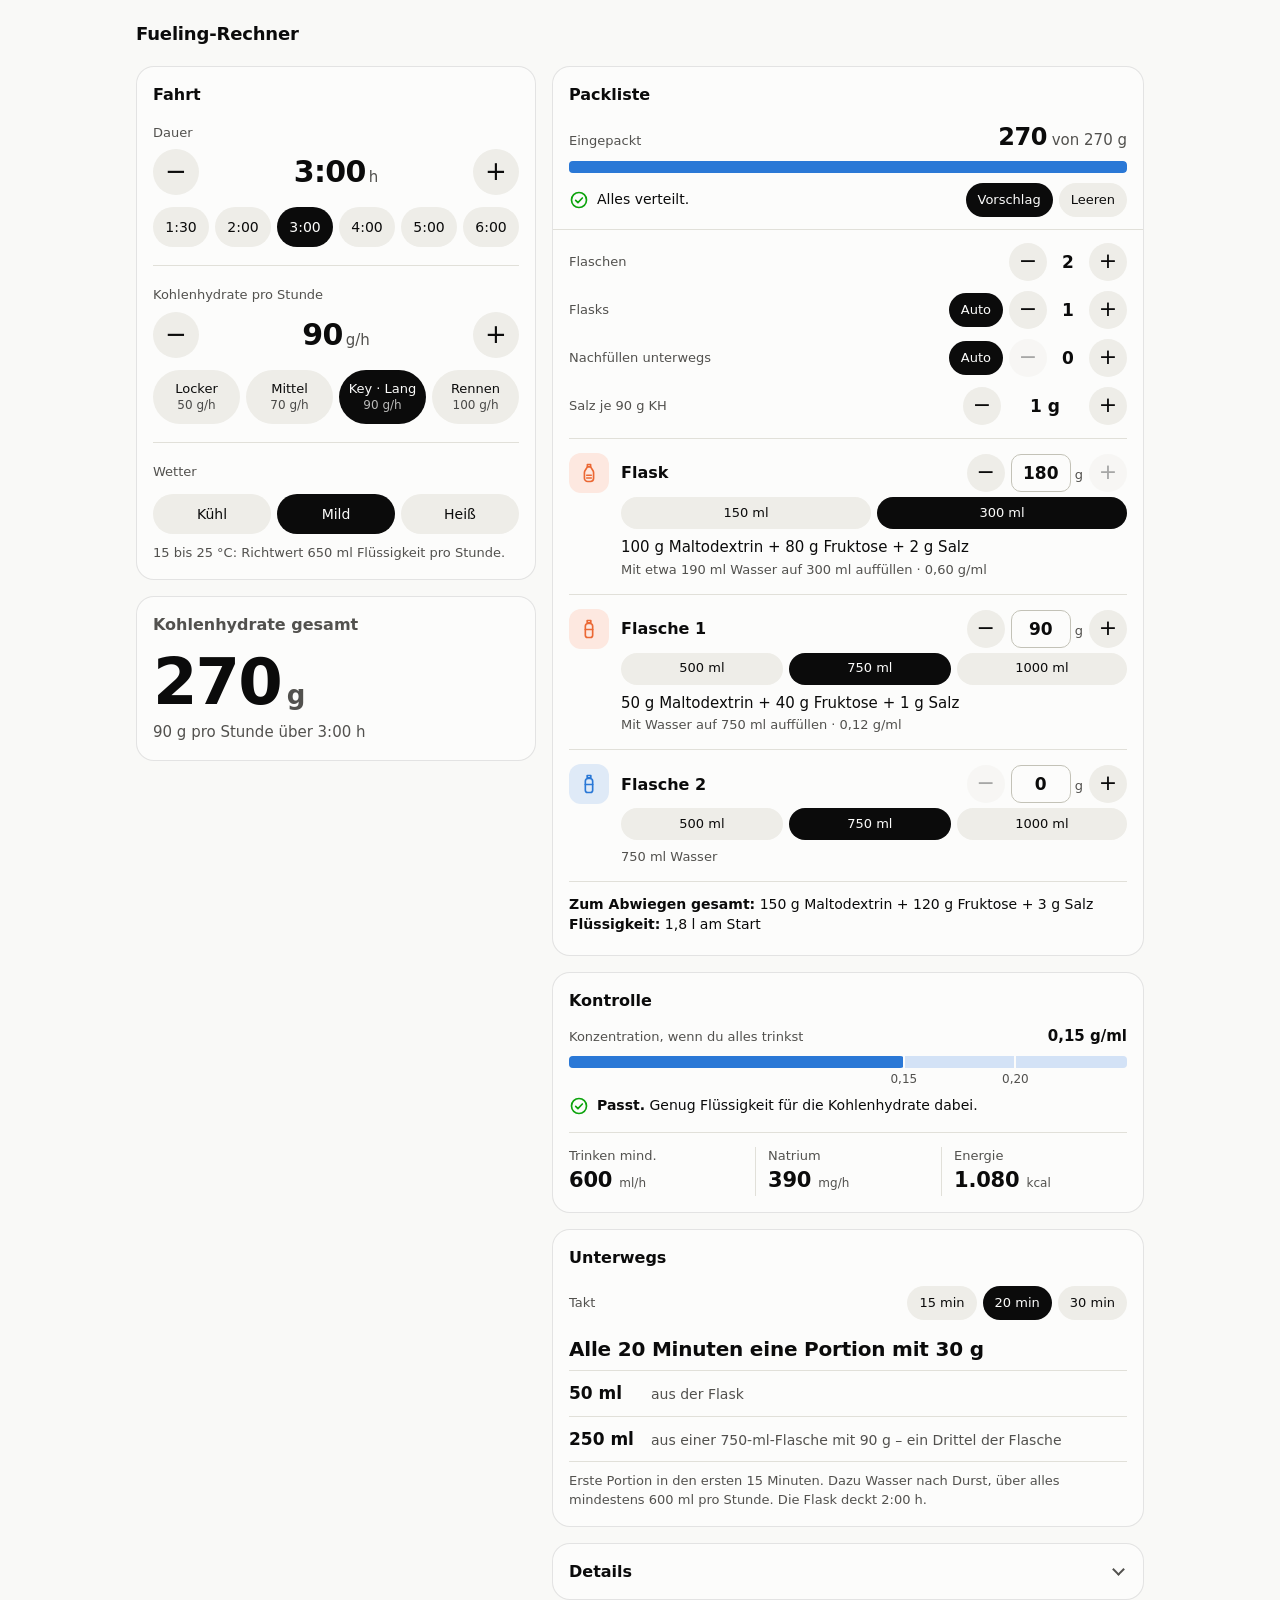
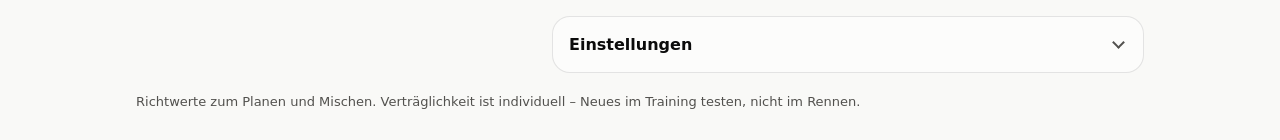
==== docs/index.html @ 3c684027 "Fueling-Rechner: Web-App für Packliste und Mischung Statische PWA in docs/: Bedarf aus Dauer und Gra" ====
<!doctype html>
<html lang="de">
<head>
<meta charset="utf-8">
<meta name="viewport" content="width=device-width, initial-scale=1, viewport-fit=cover">
<title>Fueling-Rechner</title>
<meta name="description" content="Kohlenhydrate, Flaschen und Mischung für Radfahrten planen.">
<meta name="color-scheme" content="light dark">
<meta name="theme-color" content="#f9f9f7" media="(prefers-color-scheme: light)">
<meta name="theme-color" content="#0d0d0d" media="(prefers-color-scheme: dark)">
<meta name="mobile-web-app-capable" content="yes">
<meta name="apple-mobile-web-app-capable" content="yes">
<meta name="apple-mobile-web-app-title" content="Fueling">
<meta name="apple-mobile-web-app-status-bar-style" content="default">
<link rel="manifest" href="manifest.webmanifest">
<link rel="icon" href="icons/favicon.svg" type="image/svg+xml">
<link rel="apple-touch-icon" href="icons/apple-touch-icon.png">
<link rel="stylesheet" href="style.css">
</head>
<body>

<svg width="0" height="0" style="position:absolute" aria-hidden="true" focusable="false">
  <symbol id="i-bottle" viewBox="0 0 24 24" fill="none" stroke="currentColor" stroke-width="1.8" stroke-linecap="round" stroke-linejoin="round">
    <path d="M10 2.75h4v2.5h-4z"/>
    <path d="M8 9a3 3 0 0 1 3-3h2a3 3 0 0 1 3 3v9.75a2.5 2.5 0 0 1-2.5 2.5h-3a2.5 2.5 0 0 1-2.5-2.5z"/>
    <path d="M8 12.5h8"/>
  </symbol>
  <symbol id="i-flask" viewBox="0 0 24 24" fill="none" stroke="currentColor" stroke-width="1.8" stroke-linecap="round" stroke-linejoin="round">
    <path d="M10.25 2.75h3.5v2.5h-3.5z"/>
    <path d="M10.25 5.25 7.6 9.6a4 4 0 0 0-.6 2.1v6.05a3.5 3.5 0 0 0 3.5 3.5h3a3.5 3.5 0 0 0 3.5-3.5V11.7a4 4 0 0 0-.6-2.1l-2.65-4.35"/>
    <path d="M9.5 14.5h5M9.5 17.5h5"/>
  </symbol>
  <symbol id="i-refill" viewBox="0 0 24 24" fill="none" stroke="currentColor" stroke-width="1.8" stroke-linecap="round" stroke-linejoin="round">
    <path d="M19.5 12a7.5 7.5 0 0 1-13.1 5"/>
    <path d="M4.5 12a7.5 7.5 0 0 1 13.1-5"/>
    <path d="M17.9 3.5V7h-3.5M6.1 20.5V17h3.5"/>
  </symbol>
  <symbol id="i-ok" viewBox="0 0 24 24" fill="none" stroke="currentColor" stroke-width="2" stroke-linecap="round" stroke-linejoin="round">
    <circle cx="12" cy="12" r="9"/><path d="m8 12.4 2.7 2.7L16 9.6"/>
  </symbol>
  <symbol id="i-warn" viewBox="0 0 24 24" fill="none" stroke="currentColor" stroke-width="2" stroke-linecap="round" stroke-linejoin="round">
    <path d="M12 3.5 21.5 20h-19z"/><path d="M12 10v4.5M12 17.2v.1"/>
  </symbol>
  <symbol id="i-bad" viewBox="0 0 24 24" fill="none" stroke="currentColor" stroke-width="2" stroke-linecap="round" stroke-linejoin="round">
    <circle cx="12" cy="12" r="9"/><path d="m9 9 6 6M15 9l-6 6"/>
  </symbol>
  <symbol id="i-info" viewBox="0 0 24 24" fill="none" stroke="currentColor" stroke-width="2" stroke-linecap="round" stroke-linejoin="round">
    <circle cx="12" cy="12" r="9"/><path d="M12 11v5.5M12 7.6v.1"/>
  </symbol>
</svg>

<header class="top">
  <h1>Fueling-Rechner</h1>
  <button type="button" class="chip" id="install" hidden>Installieren</button>
</header>

<main class="layout">
  <div class="col col-a">

    <section class="card" aria-labelledby="t-ride">
      <h2 id="t-ride">Fahrt</h2>

      <div class="field" role="group" aria-labelledby="l-dur">
        <span class="label" id="l-dur">Dauer</span>
        <div class="stepper">
          <button type="button" class="round" data-act="dur" data-d="-15" aria-label="15 Minuten kürzer">−</button>
          <output class="stepper-val" id="dur" aria-live="off"></output>
          <button type="button" class="round" data-act="dur" data-d="15" aria-label="15 Minuten länger">+</button>
        </div>
        <div class="chips seg" id="dur-chips"></div>
      </div>

      <div class="field" role="group" aria-labelledby="l-rate">
        <span class="label" id="l-rate">Kohlenhydrate pro Stunde</span>
        <div class="stepper">
          <button type="button" class="round" data-act="rate" data-d="-5" aria-label="5 Gramm pro Stunde weniger">−</button>
          <output class="stepper-val" id="rate" aria-live="off"></output>
          <button type="button" class="round" data-act="rate" data-d="5" aria-label="5 Gramm pro Stunde mehr">+</button>
        </div>
        <div class="chips seg stack" id="rate-chips"></div>
      </div>

      <div class="field" role="group" aria-labelledby="l-weather">
        <span class="label" id="l-weather">Wetter</span>
        <div class="chips seg" id="weather-chips"></div>
        <p class="note" id="weather-note"></p>
      </div>
    </section>

    <section class="card hero" aria-labelledby="t-sum">
      <h2 class="label" id="t-sum">Kohlenhydrate gesamt</h2>
      <p class="hero-val"><span id="total"></span><span class="unit">g</span></p>
      <p class="hero-sub" id="total-sub"></p>
      <p class="sr-only" id="sr-summary" aria-live="polite"></p>
    </section>

  </div>
  <div class="col col-b">

    <section class="card" aria-labelledby="t-pack">
      <h2 id="t-pack">Packliste</h2>

      <div class="packed" id="packed" data-state="ok">
        <div class="packed-head">
          <span class="label" id="l-packed">Eingepackt</span>
          <span class="packed-num"><b id="packed-val"></b> von <span id="packed-target"></span> g</span>
        </div>
        <div class="meter" id="packed-bar" role="progressbar" aria-labelledby="l-packed" aria-valuemin="0">
          <div class="meter-fill" id="packed-fill"></div>
        </div>
        <div class="packed-foot">
          <p class="status" id="packed-status"></p>
          <div class="packed-btns">
            <button type="button" class="chip sm" data-act="suggest" id="btn-suggest">Vorschlag</button>
            <button type="button" class="chip sm" data-act="clear">Leeren</button>
          </div>
        </div>
      </div>

      <div class="ctrls">
        <div class="ctrl" role="group" aria-labelledby="l-bt">
          <span class="label" id="l-bt">Flaschen</span>
          <div class="ctrl-r">
            <button type="button" class="mini" data-act="step" data-k="bottles" data-d="-1" aria-label="Eine Flasche weniger">−</button>
            <output class="ctrl-val" id="bt-val"></output>
            <button type="button" class="mini" data-act="step" data-k="bottles" data-d="1" aria-label="Eine Flasche mehr">+</button>
          </div>
        </div>
        <div class="ctrl" role="group" aria-labelledby="l-fl">
          <span class="label" id="l-fl">Flasks</span>
          <div class="ctrl-r">
            <button type="button" class="chip sm" data-act="auto" data-k="flasks" id="fl-auto">Auto</button>
            <button type="button" class="mini" data-act="step" data-k="flasks" data-d="-1" aria-label="Eine Flask weniger">−</button>
            <output class="ctrl-val" id="fl-val"></output>
            <button type="button" class="mini" data-act="step" data-k="flasks" data-d="1" aria-label="Eine Flask mehr">+</button>
          </div>
        </div>
        <div class="ctrl" role="group" aria-labelledby="l-rf">
          <span class="label" id="l-rf">Nachfüllen unterwegs</span>
          <div class="ctrl-r">
            <button type="button" class="chip sm" data-act="auto" data-k="refills" id="rf-auto">Auto</button>
            <button type="button" class="mini" data-act="step" data-k="refills" data-d="-1" aria-label="Eine Nachfüllung weniger">−</button>
            <output class="ctrl-val" id="rf-val"></output>
            <button type="button" class="mini" data-act="step" data-k="refills" data-d="1" aria-label="Eine Nachfüllung mehr">+</button>
          </div>
        </div>
        <div class="ctrl" role="group" aria-labelledby="l-salt">
          <span class="label" id="l-salt">Salz je 90 g KH</span>
          <div class="ctrl-r">
            <button type="button" class="mini" data-act="salt" data-d="-0.5" aria-label="Weniger Salz">−</button>
            <output class="ctrl-val wide" id="salt-val"></output>
            <button type="button" class="mini" data-act="salt" data-d="0.5" aria-label="Mehr Salz">+</button>
          </div>
        </div>
      </div>

      <ul class="containers" id="containers"></ul>
      <p class="sum-line" id="mix-total"></p>
      <ul class="hints" id="hints"></ul>
    </section>

    <section class="card" aria-labelledby="t-check">
      <h2 id="t-check">Kontrolle</h2>

      <div class="meter-block" id="meter-block" data-state="ok">
        <div class="meter-head">
          <span class="label">Konzentration, wenn du alles trinkst</span>
          <span class="meter-num" id="conc-val"></span>
        </div>
        <div class="meter" id="meter" role="img">
          <div class="meter-fill" id="meter-fill"></div>
          <i class="meter-tick" id="tick-ok"></i>
          <i class="meter-tick" id="tick-warn"></i>
        </div>
        <div class="meter-scale" aria-hidden="true">
          <span id="scale-ok"></span>
          <span id="scale-warn"></span>
        </div>
        <p class="status" id="status"></p>
      </div>

      <dl class="tiles">
        <div><dt>Trinken mind.</dt><dd><span id="tile-fluid"></span> <small>ml/h</small></dd></div>
        <div><dt>Natrium</dt><dd><span id="tile-na"></span> <small>mg/h</small></dd></div>
        <div><dt>Energie</dt><dd><span id="tile-kcal"></span> <small>kcal</small></dd></div>
      </dl>
    </section>

    <section class="card" aria-labelledby="t-go">
      <h2 id="t-go">Unterwegs</h2>
      <div class="ctrl" role="group" aria-labelledby="l-int">
        <span class="label" id="l-int">Takt</span>
        <div class="chips seg tight" id="int-chips"></div>
      </div>
      <p class="go-main" id="go-main"></p>
      <ul class="portions" id="portions"></ul>
      <p class="note" id="go-note"></p>
    </section>

    <details class="card fold" id="details">
      <summary>Details</summary>
      <div class="fold-body">
        <div class="table-wrap">
          <table>
            <thead><tr><th scope="col">Behälter</th><th scope="col">Kohlenhydrate</th><th scope="col">g/ml</th><th scope="col">mOsm/kg</th></tr></thead>
            <tbody id="osmo-rows"></tbody>
          </table>
        </div>
        <p class="note">Osmolalität geschätzt aus Mischung und Salz. Richtwert während der Belastung: über alles unter etwa 500 mOsm/kg. Die Flask ist ein Konzentrat und zählt erst mit dem Wasser dazu.</p>

        <div class="field split">
          <label class="label" for="power">Ø Leistung der Fahrt in Watt (optional)</label>
          <input type="number" id="power" inputmode="numeric" min="50" max="500" step="5" placeholder="z. B. 180">
        </div>
        <p class="note" id="energy-note"></p>

        <h3>So wird gerechnet</h3>
        <ul class="bullets" id="rules"></ul>
      </div>
    </details>

    <details class="card fold" id="settings">
      <summary>Einstellungen</summary>
      <div class="fold-body">
        <h3>Ausrüstung</h3>
        <div class="grid2">
          <label class="set wide"><span class="label">Flasks vorhanden (für den Vorschlag)</span><input type="number" data-set="kit.flaskCount" min="0" max="3" step="1" inputmode="numeric"></label>
        </div>

        <h3>Mischung</h3>
        <div class="grid2">
          <label class="set"><span class="label">Fruktose je Teil Malto</span><input type="number" data-set="mix.fru" min="0" max="1.25" step="0.05" inputmode="decimal"></label>
          <label class="set"><span class="label">Maltodextrin-Typ</span>
            <select data-set="mix.de">
              <option value="15">weiß ich nicht</option>
              <option value="6">DE 6</option>
              <option value="12">DE 12</option>
              <option value="19">DE 19</option>
            </select>
          </label>
          <label class="set wide"><span class="label">Natriumquelle</span>
            <select data-set="mix.saltType">
              <option value="nacl">Kochsalz</option>
              <option value="citrate">Natriumcitrat (gleiches Natrium, weniger Teilchen)</option>
            </select>
          </label>
        </div>

        <h3>Richtwerte</h3>
        <div class="grid2">
          <label class="set"><span class="label">Flask (g/ml)</span><input type="number" data-set="limits.flask" min="0.3" max="0.7" step="0.05" inputmode="decimal"></label>
          <label class="set"><span class="label">Flasche allein, max. (g/ml)</span><input type="number" data-set="limits.bottleSolo" min="0.06" max="0.2" step="0.01" inputmode="decimal"></label>
          <label class="set"><span class="label">Flasche neben Wasser, max. (g/ml)</span><input type="number" data-set="limits.bottleMax" min="0.1" max="0.3" step="0.01" inputmode="decimal"></label>
          <label class="set"><span class="label">Über alles, Ziel bis (g/ml)</span><input type="number" data-set="limits.okMax" min="0.06" max="0.2" step="0.01" inputmode="decimal"></label>
        </div>

        <p class="note">Alle Angaben bleiben nur auf diesem Gerät gespeichert. Installieren: in Chrome über das Menü, am iPhone über Teilen und „Zum Home-Bildschirm“.</p>
        <button type="button" class="chip" data-act="reset-all">Alles zurücksetzen</button>
      </div>
    </details>

  </div>
</main>

<footer class="foot">Richtwerte zum Planen und Mischen. Verträglichkeit ist individuell – Neues im Training testen, nicht im Rennen.</footer>

<script src="app.js" defer></script>
</body>
</html>
---- docs/style.css ----
/* Fueling-Rechner — Farben nach Rolle, hell und dunkel jeweils eigens gewählt */
:root {
  color-scheme: light;
  --page: #f9f9f7;
  --surface: #fcfcfb;
  --ink: #0b0b0b;
  --ink-2: #52514e;
  --hair: #e1e0d9;
  --base: #c3c2b7;
  --ring: rgba(11, 11, 11, 0.10);
  --ctl: #eeede8;
  --ctl-hover: #e4e3dc;
  --water: #2a78d6;
  --carb: #eb6834;
  --accent: #2a78d6;
  --good: #0ca30c;
  --warn: #fab219;
  --crit: #d03b3b;
  --tint: 14%;
}
@media (prefers-color-scheme: dark) {
  :root {
    color-scheme: dark;
    --page: #0d0d0d;
    --surface: #1a1a19;
    --ink: #ffffff;
    --ink-2: #c3c2b7;
    --hair: #2c2c2a;
    --base: #383835;
    --ring: rgba(255, 255, 255, 0.10);
    --ctl: #282826;
    --ctl-hover: #323230;
    --water: #3987e5;
    --carb: #d95926;
    --accent: #3987e5;
    --tint: 22%;
  }
}

*, *::before, *::after { box-sizing: border-box; }
html { -webkit-text-size-adjust: 100%; }
body {
  margin: 0;
  background: var(--page);
  color: var(--ink);
  font: 16px/1.45 system-ui, -apple-system, "Segoe UI", Roboto, sans-serif;
  -webkit-font-smoothing: antialiased;
  padding: env(safe-area-inset-top) env(safe-area-inset-right) env(safe-area-inset-bottom) env(safe-area-inset-left);
}
h1, h2, h3, p, ul, dl, dd { margin: 0; }
ul { padding: 0; list-style: none; }
button, input, select { font: inherit; color: inherit; }
button { -webkit-tap-highlight-color: transparent; touch-action: manipulation; }
[hidden] { display: none !important; }
:focus-visible { outline: 2px solid var(--accent); outline-offset: 2px; }
.nb { white-space: nowrap; }
.sr-only { position: absolute; width: 1px; height: 1px; overflow: hidden; clip-path: inset(50%); white-space: nowrap; }

/* Rahmen */
.top {
  display: flex; align-items: center; justify-content: space-between; gap: 12px;
  max-width: 560px; margin: 0 auto; padding: 14px 16px 4px; min-height: 58px;
}
.top h1 { font-size: 18px; font-weight: 650; letter-spacing: -0.01em; }
.layout { display: grid; gap: 12px; max-width: 560px; margin: 0 auto; padding: 8px 16px 20px; }
.col { display: grid; gap: 12px; align-content: start; min-width: 0; }
.foot { max-width: 560px; margin: 0 auto; padding: 0 16px 28px; font-size: 13px; color: var(--ink-2); }

@media (min-width: 920px) {
  .top, .foot { max-width: 1040px; }
  .layout { max-width: 1040px; grid-template-columns: minmax(0, 400px) minmax(0, 1fr); gap: 16px; align-items: start; }
  .col { gap: 16px; }
}
@media (min-width: 920px) and (min-height: 1000px) {
  .col-a { position: sticky; top: 12px; }
}

.card { background: var(--surface); border: 1px solid var(--ring); border-radius: 18px; padding: 16px; min-width: 0; }
.card > h2 { font-size: 16px; font-weight: 650; margin-bottom: 14px; }
.card h3 { font-size: 14px; font-weight: 650; margin: 18px 0 10px; }
.label { font-size: 13px; font-weight: 500; color: var(--ink-2); }
.note { font-size: 13px; color: var(--ink-2); margin-top: 10px; }

/* Bedienelemente */
.field + .field { margin-top: 18px; padding-top: 16px; border-top: 1px solid var(--hair); }
.stepper { display: flex; align-items: center; justify-content: space-between; gap: 8px; margin-top: 6px; }
.stepper-val { font-size: 30px; font-weight: 650; letter-spacing: -0.02em; line-height: 1; text-align: center; }
.stepper-val small { font-size: 15px; font-weight: 500; letter-spacing: 0; color: var(--ink-2); margin-left: 3px; }

.round, .mini {
  flex: none; display: grid; place-items: center; border: 0; border-radius: 50%;
  background: var(--ctl); cursor: pointer; line-height: 1; padding: 0 0 2px;
}
.round { width: 46px; height: 46px; font-size: 26px; }
.mini { width: 38px; height: 38px; font-size: 22px; }
.round:hover, .mini:hover, .chip:hover { background: var(--ctl-hover); }
.round:active, .mini:active { transform: scale(0.94); }
.mini:disabled { opacity: 0.35; cursor: default; transform: none; }

.chips { display: flex; flex-wrap: wrap; gap: 8px; margin-top: 12px; }
.chip {
  display: inline-flex; align-items: center; gap: 6px; min-height: 40px; padding: 0 14px;
  border: 0; border-radius: 999px; background: var(--ctl); cursor: pointer;
  font-size: 14px; font-weight: 500; white-space: nowrap;
}
.chip small { font-size: 13px; font-weight: 400; opacity: 0.72; }
.chip.sm { min-height: 34px; padding: 0 12px; font-size: 13px; }
.chip[aria-pressed="true"] { background: var(--ink); color: var(--surface); }
.chips.seg { display: grid; grid-auto-flow: column; grid-auto-columns: 1fr; gap: 6px; }
.chips.seg .chip { justify-content: center; padding: 0 8px; }
.chips.seg.stack .chip { flex-direction: column; gap: 1px; min-height: 54px; padding: 0 4px; font-size: 13px; line-height: 1.2; }
.chips.seg.stack .chip small { font-size: 12px; }
.chips.seg.tight { margin-top: 0; grid-auto-columns: auto; }
.chips.seg.tight .chip { min-height: 34px; padding: 0 12px; font-size: 13px; }

/* Ergebnis */
.hero-val { font-size: 64px; font-weight: 700; letter-spacing: -0.03em; line-height: 1; margin-top: 4px; }
.hero-val .unit { font-size: 26px; font-weight: 600; letter-spacing: 0; color: var(--ink-2); margin-left: 6px; }
.hero-sub { margin-top: 8px; color: var(--ink-2); font-size: 15px; }

.meter-block, .packed { --fill: var(--accent); }
.meter-block[data-state="warn"] { --fill: var(--warn); }
.meter-block[data-state="bad"] { --fill: var(--crit); }
.meter-head { display: flex; align-items: baseline; justify-content: space-between; gap: 8px; }
.meter-num { font-size: 15px; font-weight: 650; }
.meter {
  position: relative; height: 12px; margin-top: 8px; border-radius: 4px; overflow: hidden;
  background: var(--hair);
  background: color-mix(in oklab, var(--fill) 20%, var(--surface));
}
.meter-fill { height: 100%; width: 0; background: var(--fill); border-radius: 0 4px 4px 0; transition: width 0.25s ease; }
.meter-tick { position: absolute; top: 0; bottom: 0; width: 2px; margin-left: -1px; background: var(--surface); }
.meter-scale { position: relative; height: 18px; margin-top: 3px; font-size: 12px; color: var(--ink-2); font-variant-numeric: tabular-nums; }
.meter-scale span { position: absolute; transform: translateX(-50%); }
.status { display: flex; align-items: flex-start; gap: 8px; margin-top: 6px; font-size: 14px; }
.status svg { flex: none; width: 20px; height: 20px; margin-top: 1px; color: var(--good); }
.meter-block[data-state="warn"] .status svg { color: var(--warn); }
.meter-block[data-state="bad"] .status svg { color: var(--crit); }
.meter-block[data-state="empty"] .status svg, .packed[data-state="info"] .status svg { color: var(--ink-2); }
.packed[data-state="warn"] .status svg { color: var(--warn); }

.tiles { display: grid; grid-template-columns: repeat(3, minmax(0, 1fr)); margin-top: 16px; padding-top: 14px; border-top: 1px solid var(--hair); }
.tiles > div + div { border-left: 1px solid var(--hair); padding-left: 12px; }
.tiles dt { font-size: 13px; color: var(--ink-2); }
.tiles dd { font-size: 21px; font-weight: 650; letter-spacing: -0.01em; white-space: nowrap; }
.tiles small { font-size: 12px; font-weight: 500; letter-spacing: 0; color: var(--ink-2); }

/* Packliste */
.packed {
  position: sticky; top: 0; z-index: 2; background: var(--surface);
  margin: -6px -16px 0; padding: 6px 16px 12px; border-bottom: 1px solid var(--hair);
}
.packed-head { display: flex; align-items: baseline; justify-content: space-between; gap: 8px; }
.packed-num { font-size: 15px; color: var(--ink-2); white-space: nowrap; }
.packed-num b { font-size: 24px; font-weight: 650; letter-spacing: -0.02em; color: var(--ink); }
.packed .meter { margin-top: 6px; }
.packed-foot { display: flex; align-items: center; justify-content: space-between; gap: 6px 10px; flex-wrap: wrap; margin-top: 10px; }
.packed-foot .status { margin-top: 0; }
.packed-btns { display: flex; gap: 6px; flex: none; margin-left: auto; }
.ctrls { display: grid; gap: 8px; padding: 12px 0; border-bottom: 1px solid var(--hair); }
.ctrl { display: flex; flex-wrap: wrap; align-items: center; justify-content: space-between; gap: 6px 10px; min-height: 40px; }
.ctrl-r { display: flex; align-items: center; gap: 6px; flex: none; }
.ctrl-val { min-width: 30px; text-align: center; font-size: 17px; font-weight: 650; font-variant-numeric: tabular-nums; }
.ctrl-val.wide { min-width: 76px; }

.ct { display: grid; grid-template-columns: 40px minmax(0, 1fr); gap: 4px 12px; padding: 14px 0; border-bottom: 1px solid var(--hair); }
.ct-ico { width: 40px; height: 40px; border-radius: 12px; display: grid; place-items: center; }
.ct-ico svg { width: 22px; height: 22px; }
.ct-ico.carb { color: var(--carb); background: color-mix(in oklab, var(--carb) var(--tint), var(--surface)); }
.ct-ico.water { color: var(--water); background: color-mix(in oklab, var(--water) var(--tint), var(--surface)); }
.ct-top { display: flex; align-items: center; justify-content: space-between; gap: 8px; min-height: 40px; }
.ct-name { font-weight: 650; }
.ct-amt { display: flex; align-items: center; gap: 4px; flex: none; }
.ct-g { display: inline-flex; align-items: baseline; gap: 4px; margin: 0 2px; }
.ct-g small { font-size: 13px; font-weight: 500; color: var(--ink-2); }
.sizes { display: inline-grid; margin: 2px 0 8px; }
.chips.seg.tight.sizes .chip { min-height: 32px; padding: 0 10px; }
.ct-body { grid-column: 2; min-width: 0; }
.ct-rec { font-size: 15px; }
.ct-meta { font-size: 13px; color: var(--ink-2); margin-top: 2px; }
.tag { display: inline-flex; align-items: center; gap: 4px; margin-top: 6px; font-size: 13px; }
.tag svg { width: 16px; height: 16px; color: var(--warn); flex: none; }
.tag.bad svg { color: var(--crit); }

.sum-line { margin-top: 12px; font-size: 14px; }
.sum-line b { font-weight: 650; }
.hints { margin-top: 4px; }
.hints li { display: flex; align-items: flex-start; gap: 8px; margin-top: 10px; font-size: 14px; }
.hints svg { flex: none; width: 20px; height: 20px; margin-top: 1px; color: var(--ink-2); }
.hints li.warn svg { color: var(--warn); }
.hints li.bad svg { color: var(--crit); }

/* Unterwegs */
.go-main { font-size: 20px; font-weight: 650; letter-spacing: -0.01em; margin-top: 12px; }
.portions li { display: flex; align-items: baseline; gap: 10px; padding: 10px 0; border-bottom: 1px solid var(--hair); }
.portions li:first-child { margin-top: 6px; border-top: 1px solid var(--hair); }
.portions b { flex: none; min-width: 72px; font-size: 17px; font-weight: 650; font-variant-numeric: tabular-nums; }
.portions span { color: var(--ink-2); font-size: 14px; }

/* Aufklappbereiche */
.fold { padding: 0; }
.fold > summary {
  display: flex; align-items: center; justify-content: space-between; gap: 8px;
  padding: 16px; font-size: 16px; font-weight: 650; cursor: pointer; list-style: none; border-radius: 18px;
}
.fold > summary::-webkit-details-marker { display: none; }
.fold > summary::after {
  content: ""; width: 9px; height: 9px; margin-right: 4px; flex: none;
  border-right: 2px solid var(--ink-2); border-bottom: 2px solid var(--ink-2);
  transform: translateY(-2px) rotate(45deg); transition: transform 0.2s ease;
}
.fold[open] > summary::after { transform: translateY(2px) rotate(-135deg); }
.fold-body { padding: 0 16px 16px; }
.fold-body > h3:first-child { margin-top: 0; }

.table-wrap { overflow-x: auto; }
table { width: 100%; border-collapse: collapse; font-size: 14px; }
th, td { padding: 8px 10px 8px 0; text-align: right; border-bottom: 1px solid var(--hair); font-variant-numeric: tabular-nums; white-space: nowrap; }
th:first-child, td:first-child { text-align: left; }
th:last-child, td:last-child { padding-right: 0; }
thead th { font-size: 13px; font-weight: 500; color: var(--ink-2); }
tbody tr:last-child td { font-weight: 650; border-bottom: 0; }

.bullets { padding-left: 18px; list-style: disc; font-size: 14px; color: var(--ink-2); }
.bullets li + li { margin-top: 6px; }

.grid2 { display: grid; grid-template-columns: repeat(2, minmax(0, 1fr)); gap: 12px; align-items: end; }
.set { display: grid; gap: 6px; min-width: 0; }
.set.wide { grid-column: 1 / -1; }
.field.split { display: grid; gap: 6px; margin-top: 18px; padding-top: 16px; border-top: 1px solid var(--hair); }
input[type="number"], select {
  width: 100%; height: 44px; padding: 0 12px; border: 1px solid var(--base); border-radius: 10px;
  background: var(--surface); font-size: 16px; font-variant-numeric: tabular-nums;
}
#settings .chip { margin-top: 14px; }
input.ct-in {
  width: 60px; height: 38px; padding: 0 4px; text-align: center; font-size: 17px; font-weight: 650;
  -moz-appearance: textfield; appearance: textfield;
}
input.ct-in::-webkit-outer-spin-button, input.ct-in::-webkit-inner-spin-button { -webkit-appearance: none; margin: 0; }

@media (max-width: 359px) {
  .hero-val { font-size: 54px; }
  .chip { padding: 0 11px; }
  .chips.seg .chip { padding: 0 2px; font-size: 13px; }
  .chips.seg.stack { grid-auto-flow: row; grid-template-columns: repeat(2, minmax(0, 1fr)); }
  .mini { width: 34px; height: 34px; }
  input.ct-in { width: 52px; }
  .ct { grid-template-columns: 34px minmax(0, 1fr); gap: 4px 10px; }
  .ct-ico { width: 34px; height: 34px; }
  .grid2 { grid-template-columns: minmax(0, 1fr); }
}
@media (prefers-reduced-motion: reduce) {
  * { transition: none !important; }
}
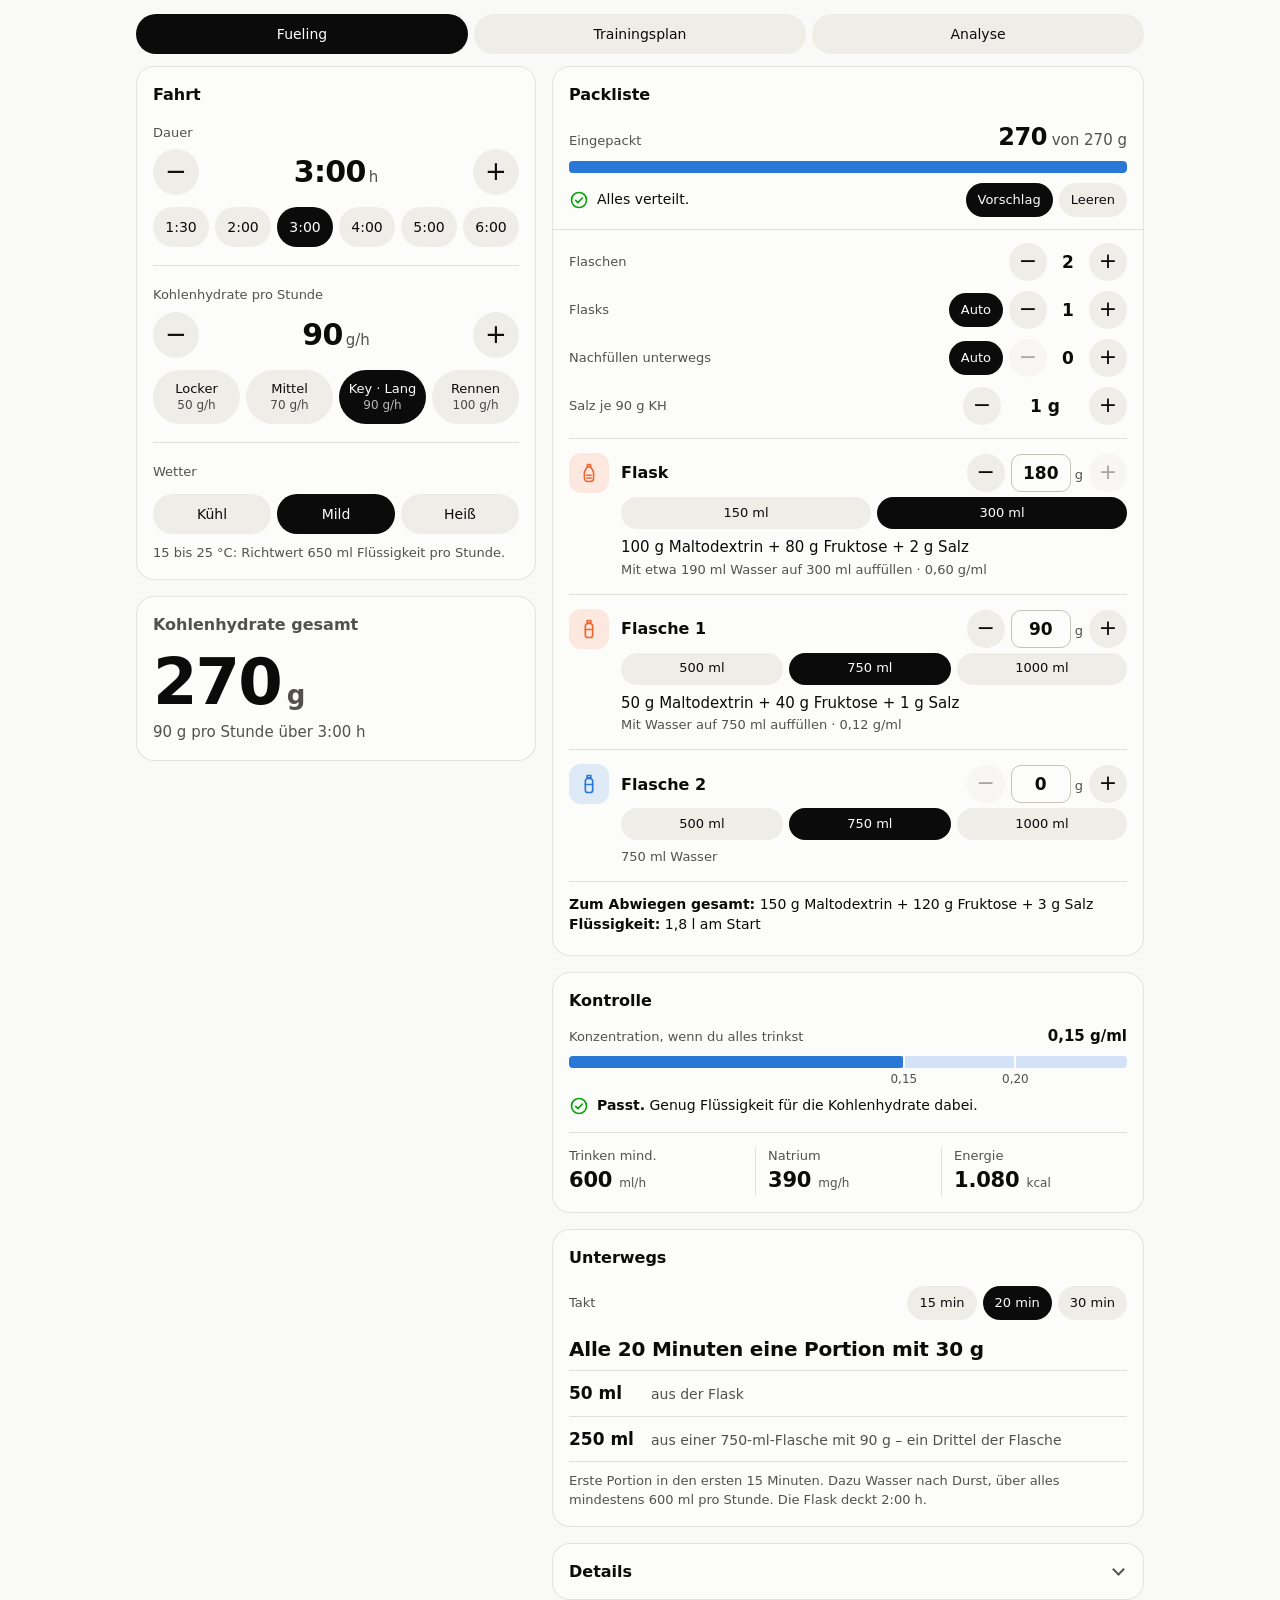
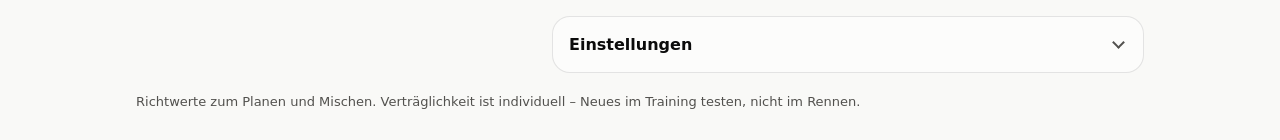
==== commit 21a0acbd: "App: Trainingsplan und Analyse als Reiter, Analyse neu gefasst - docs/: Reiter Fueling (Startseite)," ====
--- a/docs/index.html
+++ b/docs/index.html
@@ -50,11 +50,16 @@
 </svg>
 
 <header class="top">
-  <h1>Fueling-Rechner</h1>
+  <nav class="tabs" aria-label="Bereiche">
+    <a class="tab" href="./" aria-current="page">Fueling</a>
+    <a class="tab" href="plan.html">Trainingsplan</a>
+    <a class="tab" href="analyse.html">Analyse</a>
+  </nav>
   <button type="button" class="chip" id="install" hidden>Installieren</button>
 </header>
 
 <main class="layout">
+  <h1 class="sr-only">Fueling-Rechner</h1>
   <div class="col col-a">
 
     <section class="card" aria-labelledby="t-ride">
@@ -264,6 +269,7 @@
 
 <footer class="foot">Richtwerte zum Planen und Mischen. Verträglichkeit ist individuell – Neues im Training testen, nicht im Rennen.</footer>
 
+<script src="pwa.js" defer></script>
 <script src="app.js" defer></script>
 </body>
 </html>
--- a/docs/style.css
+++ b/docs/style.css
@@ -58,10 +58,17 @@
 
 /* Rahmen */
 .top {
-  display: flex; align-items: center; justify-content: space-between; gap: 12px;
+  display: flex; flex-wrap: wrap; align-items: center; justify-content: flex-end; gap: 8px 12px;
   max-width: 560px; margin: 0 auto; padding: 14px 16px 4px; min-height: 58px;
 }
-.top h1 { font-size: 18px; font-weight: 650; letter-spacing: -0.01em; }
+.tabs { display: grid; grid-auto-flow: column; grid-auto-columns: 1fr; gap: 6px; flex: 1 1 260px; min-width: 0; }
+.tab {
+  display: flex; align-items: center; justify-content: center; min-height: 40px; padding: 0 8px;
+  border-radius: 999px; background: var(--ctl); color: inherit; text-decoration: none;
+  font-size: 14px; font-weight: 500; white-space: nowrap;
+}
+.tab:hover { background: var(--ctl-hover); }
+.tab[aria-current="page"] { background: var(--ink); color: var(--surface); }
 .layout { display: grid; gap: 12px; max-width: 560px; margin: 0 auto; padding: 8px 16px 20px; }
 .col { display: grid; gap: 12px; align-content: start; min-width: 0; }
 .foot { max-width: 560px; margin: 0 auto; padding: 0 16px 28px; font-size: 13px; color: var(--ink-2); }
@@ -221,6 +228,41 @@
 thead th { font-size: 13px; font-weight: 500; color: var(--ink-2); }
 tbody tr:last-child td { font-weight: 650; border-bottom: 0; }
 
+/* Dokumentseiten: Trainingsplan und Analyse */
+.doc { display: grid; gap: 12px; max-width: 560px; margin: 0 auto; padding: 8px 16px 20px; }
+.doc .card { scroll-margin-top: 12px; }
+.doc h1 { font-size: 24px; font-weight: 700; letter-spacing: -0.02em; line-height: 1.2; }
+.doc .card > h2 { font-size: 18px; font-weight: 650; letter-spacing: -0.01em; margin-bottom: 0; }
+.doc h2 small { font-size: 14px; font-weight: 500; letter-spacing: 0; color: var(--ink-2); margin-left: 4px; }
+.doc h3 { font-size: 15px; margin: 20px 0 0; }
+.doc p, .doc ul { margin-top: 10px; font-size: 15px; }
+.doc ul { list-style: disc; padding-left: 20px; }
+.doc li + li { margin-top: 6px; }
+.doc blockquote { margin: 12px 0 0; padding: 2px 0 2px 12px; border-left: 3px solid var(--hair); color: var(--ink-2); }
+.doc blockquote p { margin-top: 0; }
+.doc code, .foot code { font: 13px ui-monospace, Consolas, monospace; background: var(--ctl); padding: 1px 5px; border-radius: 5px; }
+.doc a { color: var(--accent); }
+.doc .table-wrap { margin-top: 12px; }
+.doc th, .doc td { text-align: left; white-space: normal; vertical-align: top; font-variant-numeric: normal; }
+.doc th.num, .doc td.num { text-align: right; white-space: nowrap; font-variant-numeric: tabular-nums; }
+.doc table.wide th, .doc table.wide td { white-space: nowrap; }
+.doc tbody tr:last-child td { font-weight: 400; }
+.doc tbody td:first-child, .doc tbody tr:last-child td:first-child { font-weight: 500; }
+.doc details { margin-top: 12px; padding-top: 10px; border-top: 1px solid var(--hair); }
+.doc summary { cursor: pointer; font-size: 14px; font-weight: 600; color: var(--ink-2); }
+.doc .chip { margin-top: 4px; }
+.pill {
+  display: inline-block; margin-left: 6px; padding: 2px 9px; border-radius: 999px; vertical-align: 2px;
+  background: var(--ctl); color: var(--ink-2); font-size: 12px; font-weight: 600; letter-spacing: 0; white-space: nowrap;
+}
+.now-pill { background: var(--ink); color: var(--surface); }
+.week.now { border-color: var(--accent); box-shadow: 0 0 0 1px var(--accent); }
+.week.past > h2 { color: var(--ink-2); }
+@media (min-width: 920px) {
+  .doc { max-width: 860px; gap: 16px; }
+  .doc ~ .foot, body:has(.doc) .top { max-width: 860px; }
+}
+
 .bullets { padding-left: 18px; list-style: disc; font-size: 14px; color: var(--ink-2); }
 .bullets li + li { margin-top: 6px; }
 
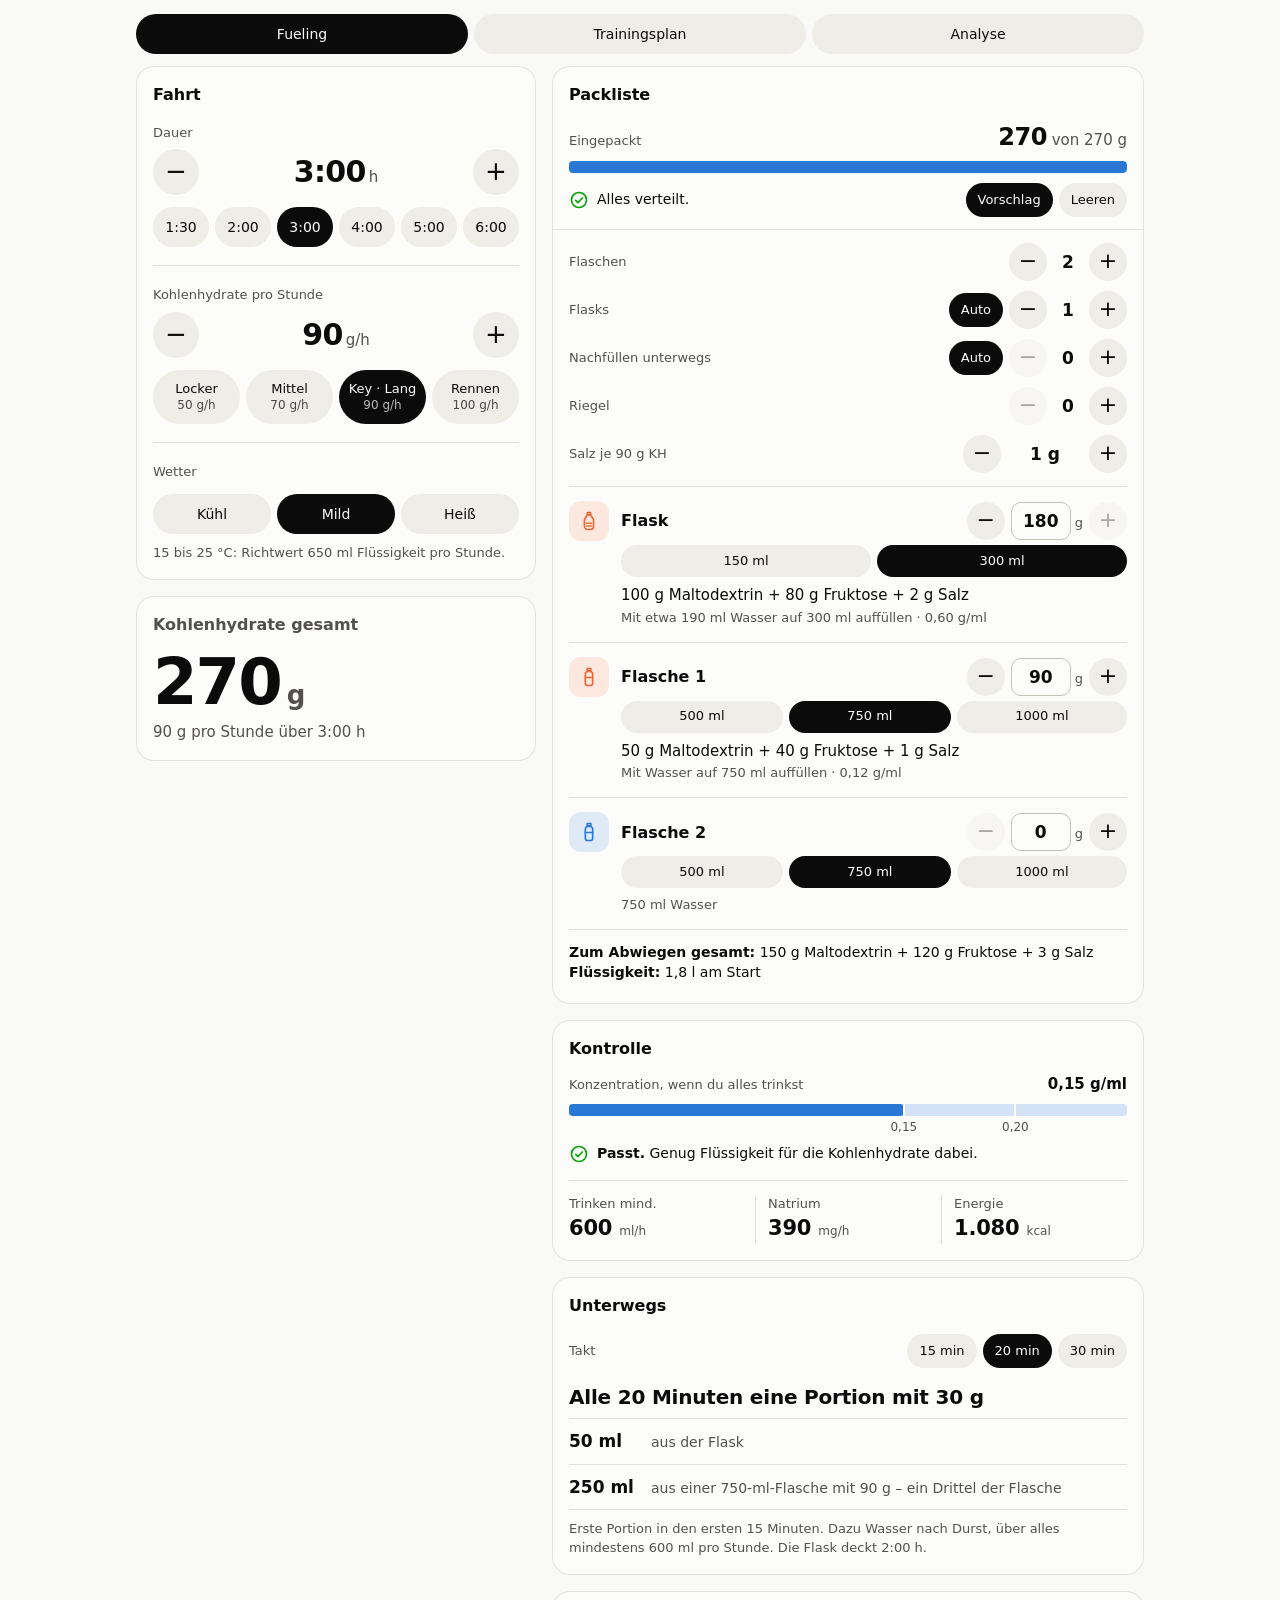
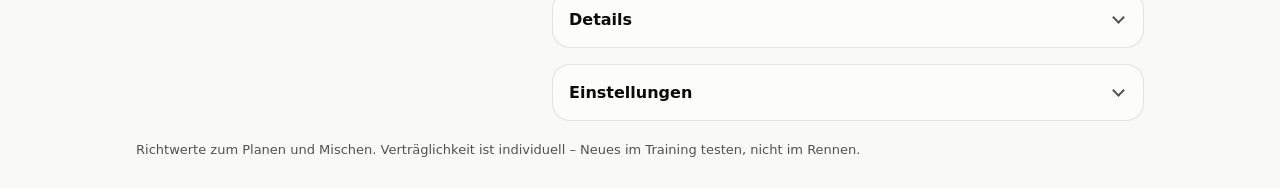
==== commit 842522ac: "Fueling-Rechner: Riegel mit Kohlenhydraten je Stück In der Packliste lassen sich Riegel nach Stückza" ====
--- a/docs/index.html
+++ b/docs/index.html
@@ -35,6 +35,10 @@
     <path d="M4.5 12a7.5 7.5 0 0 1 13.1-5"/>
     <path d="M17.9 3.5V7h-3.5M6.1 20.5V17h3.5"/>
   </symbol>
+  <symbol id="i-bar" viewBox="0 0 24 24" fill="none" stroke="currentColor" stroke-width="1.8" stroke-linecap="round" stroke-linejoin="round">
+    <rect x="3" y="8" width="18" height="8" rx="2.5"/>
+    <path d="M8 8v8M12.5 8v3M17 8v8"/>
+  </symbol>
   <symbol id="i-ok" viewBox="0 0 24 24" fill="none" stroke="currentColor" stroke-width="2" stroke-linecap="round" stroke-linejoin="round">
     <circle cx="12" cy="12" r="9"/><path d="m8 12.4 2.7 2.7L16 9.6"/>
   </symbol>
@@ -149,6 +153,22 @@
             <button type="button" class="mini" data-act="step" data-k="refills" data-d="1" aria-label="Eine Nachfüllung mehr">+</button>
           </div>
         </div>
+        <div class="ctrl" role="group" aria-labelledby="l-bar">
+          <span class="label" id="l-bar">Riegel</span>
+          <div class="ctrl-r">
+            <button type="button" class="mini" data-act="step" data-k="bars" data-d="-1" aria-label="Ein Riegel weniger">−</button>
+            <output class="ctrl-val" id="bar-val"></output>
+            <button type="button" class="mini" data-act="step" data-k="bars" data-d="1" aria-label="Ein Riegel mehr">+</button>
+          </div>
+        </div>
+        <div class="ctrl" id="bar-g-row" role="group" aria-labelledby="l-bar-g" hidden>
+          <span class="label" id="l-bar-g">KH je Riegel</span>
+          <div class="ctrl-r">
+            <button type="button" class="mini" data-act="bar-carbs" data-d="-5" aria-label="5 Gramm weniger je Riegel">−</button>
+            <label class="ct-g"><input class="ct-in" id="bar-g" type="number" inputmode="numeric" min="5" max="90" step="1" aria-label="Gramm Kohlenhydrate je Riegel"><small>g</small></label>
+            <button type="button" class="mini" data-act="bar-carbs" data-d="5" aria-label="5 Gramm mehr je Riegel">+</button>
+          </div>
+        </div>
         <div class="ctrl" role="group" aria-labelledby="l-salt">
           <span class="label" id="l-salt">Salz je 90 g KH</span>
           <div class="ctrl-r">
@@ -211,7 +231,7 @@
             <tbody id="osmo-rows"></tbody>
           </table>
         </div>
-        <p class="note">Osmolalität geschätzt aus Mischung und Salz. Richtwert während der Belastung: über alles unter etwa 500 mOsm/kg. Die Flask ist ein Konzentrat und zählt erst mit dem Wasser dazu.</p>
+        <p class="note">Osmolalität geschätzt aus Mischung und Salz. Richtwert während der Belastung: über alles unter etwa 500 mOsm/kg. Die Flask ist ein Konzentrat und zählt erst mit dem Wasser dazu. Riegel zählen bei g/ml mit, bei der Osmolalität nicht.</p>
 
         <div class="field split">
           <label class="label" for="power">Ø Leistung der Fahrt in Watt (optional)</label>
--- a/docs/style.css
+++ b/docs/style.css
@@ -180,6 +180,9 @@
 .ct-amt { display: flex; align-items: center; gap: 4px; flex: none; }
 .ct-g { display: inline-flex; align-items: baseline; gap: 4px; margin: 0 2px; }
 .ct-g small { font-size: 13px; font-weight: 500; color: var(--ink-2); }
+/* feste Menge ohne Eingabefeld, in derselben Spalte wie die Felder darüber */
+.ct-fix { width: 60px; text-align: center; font-size: 17px; font-weight: 650; font-variant-numeric: tabular-nums; }
+.ghost { visibility: hidden; }
 .sizes { display: inline-grid; margin: 2px 0 8px; }
 .chips.seg.tight.sizes .chip { min-height: 32px; padding: 0 10px; }
 .ct-body { grid-column: 2; min-width: 0; }
@@ -287,7 +290,7 @@
   .chips.seg .chip { padding: 0 2px; font-size: 13px; }
   .chips.seg.stack { grid-auto-flow: row; grid-template-columns: repeat(2, minmax(0, 1fr)); }
   .mini { width: 34px; height: 34px; }
-  input.ct-in { width: 52px; }
+  input.ct-in, .ct-fix { width: 52px; }
   .ct { grid-template-columns: 34px minmax(0, 1fr); gap: 4px 10px; }
   .ct-ico { width: 34px; height: 34px; }
   .grid2 { grid-template-columns: minmax(0, 1fr); }
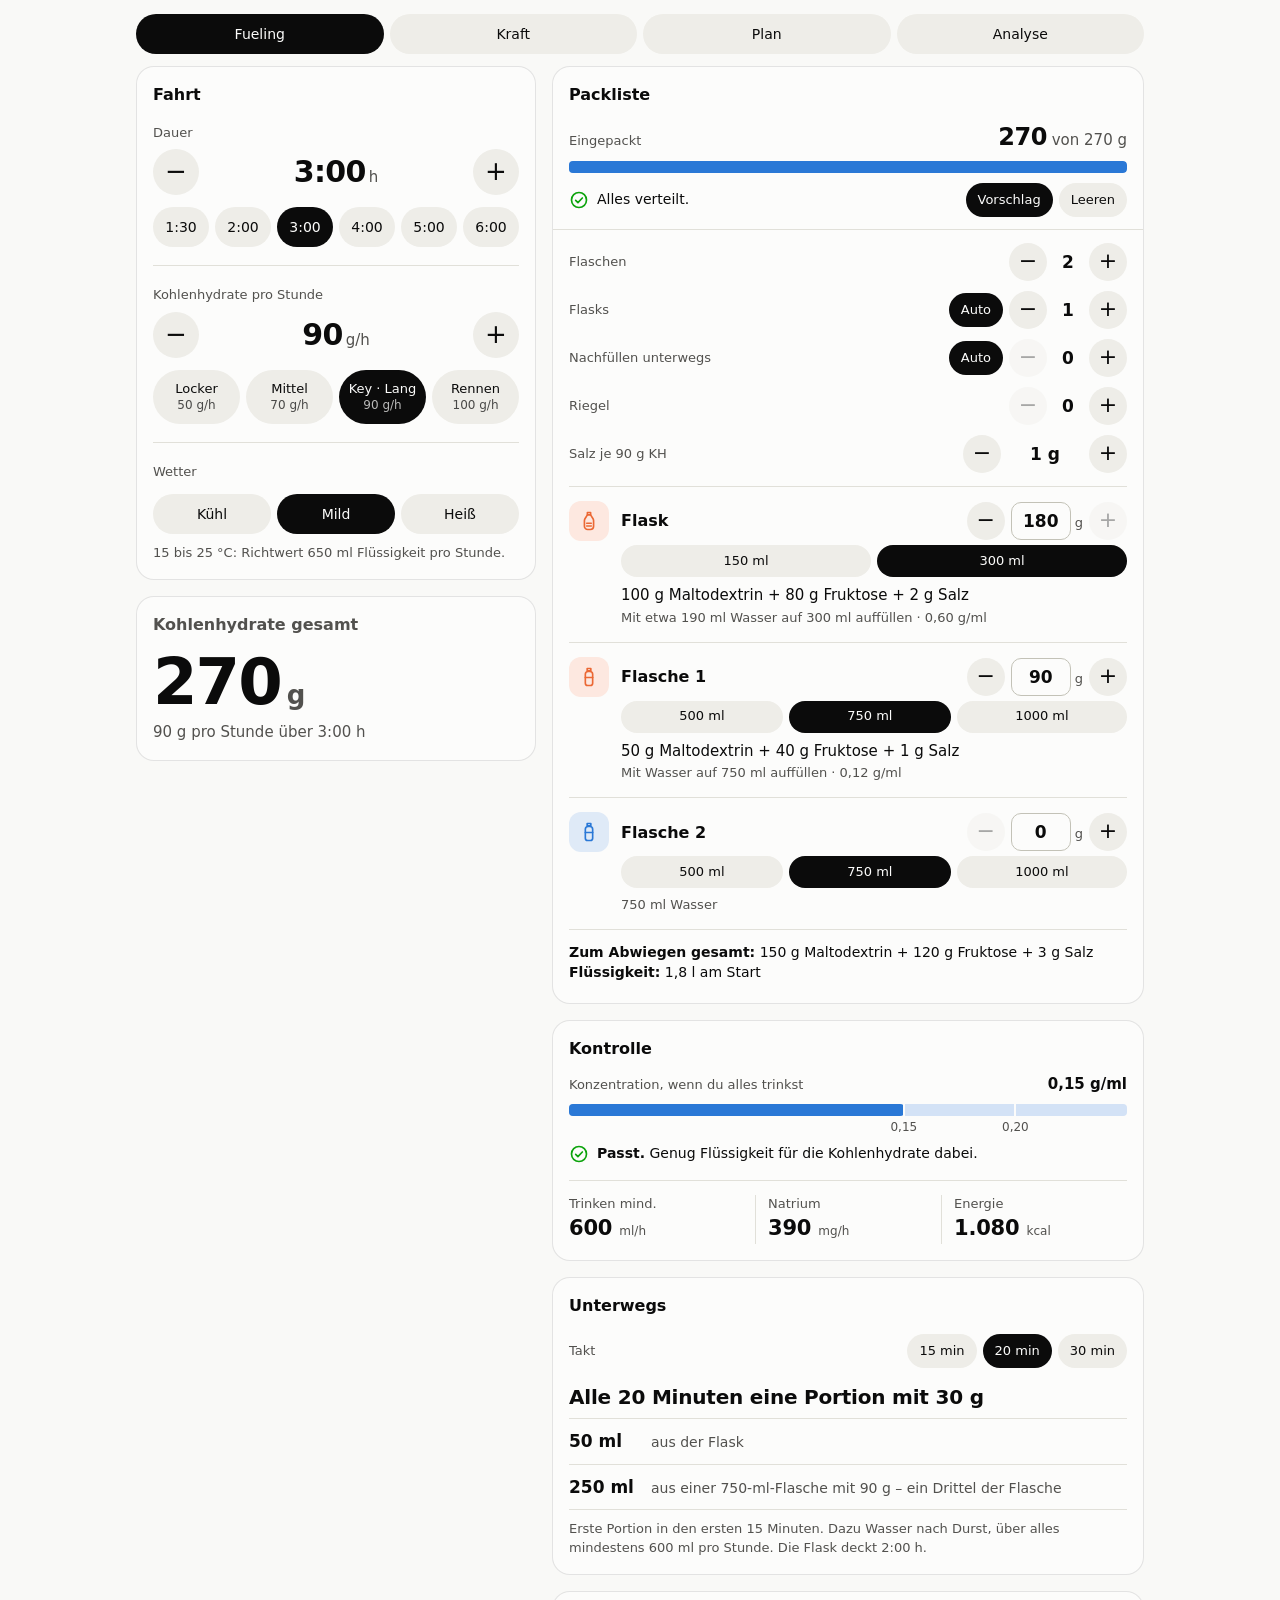
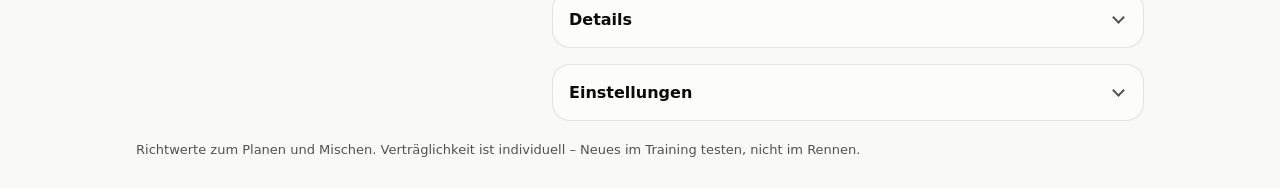
==== commit 021297aa: "App: Kraft-Reiter und neuer Name „Sport“ Neuer Reiter „Kraft“: Krafteinheiten je Übung mit Gewicht, " ====
--- a/docs/index.html
+++ b/docs/index.html
@@ -3,14 +3,14 @@
 <head>
 <meta charset="utf-8">
 <meta name="viewport" content="width=device-width, initial-scale=1, viewport-fit=cover">
-<title>Fueling-Rechner</title>
+<title>Fueling-Rechner · Sport</title>
 <meta name="description" content="Kohlenhydrate, Flaschen und Mischung für Radfahrten planen.">
 <meta name="color-scheme" content="light dark">
 <meta name="theme-color" content="#f9f9f7" media="(prefers-color-scheme: light)">
 <meta name="theme-color" content="#0d0d0d" media="(prefers-color-scheme: dark)">
 <meta name="mobile-web-app-capable" content="yes">
 <meta name="apple-mobile-web-app-capable" content="yes">
-<meta name="apple-mobile-web-app-title" content="Fueling">
+<meta name="apple-mobile-web-app-title" content="Sport">
 <meta name="apple-mobile-web-app-status-bar-style" content="default">
 <link rel="manifest" href="manifest.webmanifest">
 <link rel="icon" href="icons/favicon.svg" type="image/svg+xml">
@@ -56,7 +56,8 @@
 <header class="top">
   <nav class="tabs" aria-label="Bereiche">
     <a class="tab" href="./" aria-current="page">Fueling</a>
-    <a class="tab" href="plan.html">Trainingsplan</a>
+    <a class="tab" href="kraft.html">Kraft</a>
+    <a class="tab" href="plan.html">Plan</a>
     <a class="tab" href="analyse.html">Analyse</a>
   </nav>
   <button type="button" class="chip" id="install" hidden>Installieren</button>
--- a/docs/style.css
+++ b/docs/style.css
@@ -1,4 +1,4 @@
-/* Fueling-Rechner — Farben nach Rolle, hell und dunkel jeweils eigens gewählt */
+/* App „Sport“ — Farben nach Rolle, hell und dunkel jeweils eigens gewählt */
 :root {
   color-scheme: light;
   --page: #f9f9f7;
@@ -49,7 +49,7 @@
 }
 h1, h2, h3, p, ul, dl, dd { margin: 0; }
 ul { padding: 0; list-style: none; }
-button, input, select { font: inherit; color: inherit; }
+button, input, select, textarea { font: inherit; color: inherit; }
 button { -webkit-tap-highlight-color: transparent; touch-action: manipulation; }
 [hidden] { display: none !important; }
 :focus-visible { outline: 2px solid var(--accent); outline-offset: 2px; }
@@ -273,10 +273,11 @@
 .set { display: grid; gap: 6px; min-width: 0; }
 .set.wide { grid-column: 1 / -1; }
 .field.split { display: grid; gap: 6px; margin-top: 18px; padding-top: 16px; border-top: 1px solid var(--hair); }
-input[type="number"], select {
+input[type="number"], input[type="text"], input[type="date"], select, textarea {
   width: 100%; height: 44px; padding: 0 12px; border: 1px solid var(--base); border-radius: 10px;
   background: var(--surface); font-size: 16px; font-variant-numeric: tabular-nums;
 }
+textarea { display: block; height: auto; padding: 10px 12px; line-height: 1.4; resize: vertical; }
 #settings .chip { margin-top: 14px; }
 input.ct-in {
   width: 60px; height: 38px; padding: 0 4px; text-align: center; font-size: 17px; font-weight: 650;
@@ -284,7 +285,67 @@
 }
 input.ct-in::-webkit-outer-spin-button, input.ct-in::-webkit-inner-spin-button { -webkit-appearance: none; margin: 0; }
 
+/* Krafttraining */
+input.date-in { width: auto; min-width: 150px; }
+.exs { margin-top: 12px; border-top: 1px solid var(--hair); }
+.ex + .ex { border-top: 1px solid var(--hair); }
+.ex-head {
+  display: flex; align-items: center; gap: 10px; width: 100%; min-height: 52px; padding: 8px 0;
+  border: 0; border-radius: 8px; background: none; cursor: pointer; text-align: left;
+}
+.ex-head::after {
+  content: ""; width: 8px; height: 8px; margin: 0 4px 0 2px; flex: none;
+  border-right: 2px solid var(--ink-2); border-bottom: 2px solid var(--ink-2);
+  transform: translateY(-2px) rotate(45deg); transition: transform 0.2s ease;
+}
+.ex-head[aria-expanded="true"]::after { transform: translateY(2px) rotate(-135deg); }
+.ex-name { flex: 1 1 auto; min-width: 0; font-weight: 650; }
+.ex-sum { flex: 0 1 auto; max-width: 64%; text-align: right; font-size: 15px; font-variant-numeric: tabular-nums; }
+.ex.skipped .ex-name, .ex.skipped .ex-sum { color: var(--ink-2); }
+.ex-body { display: grid; gap: 8px; padding: 2px 0 14px; }
+.ex-sets { display: flex; flex-wrap: wrap; justify-content: flex-end; gap: 6px; }
+input.ct-in.sm { width: 48px; }
+.ex-opts { display: flex; flex-wrap: wrap; justify-content: flex-end; gap: 6px; margin-top: 2px; }
+.btn-main {
+  display: block; width: 100%; min-height: 50px; margin-top: 16px; padding: 0 16px;
+  border: 0; border-radius: 999px; background: var(--ink); color: var(--surface);
+  font-size: 16px; font-weight: 650; cursor: pointer;
+}
+.btn-main:active { transform: scale(0.99); }
+.btn-main + .status { margin-top: 12px; }
+.status.warn svg { color: var(--warn); }
+.status.info svg { color: var(--ink-2); }
+.copy-fallback { margin-top: 10px; font-size: 14px; }
+
+.tile-grid { display: grid; grid-template-columns: repeat(2, minmax(0, 1fr)); gap: 18px 16px; }
+.tile { margin: 0; min-width: 0; }
+.tile-val { margin-top: 2px; font-size: 26px; font-weight: 650; letter-spacing: -0.02em; line-height: 1.15; }
+.tile-val small { margin-left: 4px; font-size: 14px; font-weight: 500; letter-spacing: 0; color: var(--ink-2); }
+.tile-sub { font-size: 13px; color: var(--ink-2); }
+.spark { display: block; width: 100%; height: 44px; margin-top: 8px; border-radius: 4px; cursor: crosshair; touch-action: pan-y; }
+.spark-line { fill: none; stroke: var(--accent); stroke-width: 2; stroke-linejoin: round; stroke-linecap: round; }
+.spark-dot { fill: var(--accent); stroke: var(--surface); stroke-width: 2; }
+.spark-base, .spark-cross { stroke: var(--hair); stroke-width: 1; }
+.tile-read { min-height: 2.9em; margin-top: 4px; font-size: 12px; line-height: 1.45; color: var(--ink-2); }
+.tile-read b { font-weight: 650; color: var(--ink); }
+
+.sess { padding: 12px 0; border-bottom: 1px solid var(--hair); }
+.sess:first-child { padding-top: 0; }
+.sess:last-child { border-bottom: 0; padding-bottom: 0; }
+.sess-head { font-weight: 650; }
+.sess-lines { margin-top: 4px; font-size: 14px; white-space: pre-line; overflow-wrap: anywhere; }
+.sess-btns { display: flex; flex-wrap: wrap; gap: 6px; margin-top: 8px; }
+#more { margin-top: 12px; }
+
+.manage li { display: grid; grid-template-columns: minmax(0, 1fr) auto; gap: 6px; align-items: center; padding: 10px 0; border-bottom: 1px solid var(--hair); }
+.manage li:first-child { padding-top: 0; }
+.manage .m-name { grid-column: 1 / -1; }
+.fold-body > .chip { margin-top: 12px; }
+.fold-body > .status { margin-top: 12px; }
+.note.first { margin-top: 0; }
+
 @media (max-width: 359px) {
+  .tab { padding: 0 4px; font-size: 13px; }
   .hero-val { font-size: 54px; }
   .chip { padding: 0 11px; }
   .chips.seg .chip { padding: 0 2px; font-size: 13px; }
